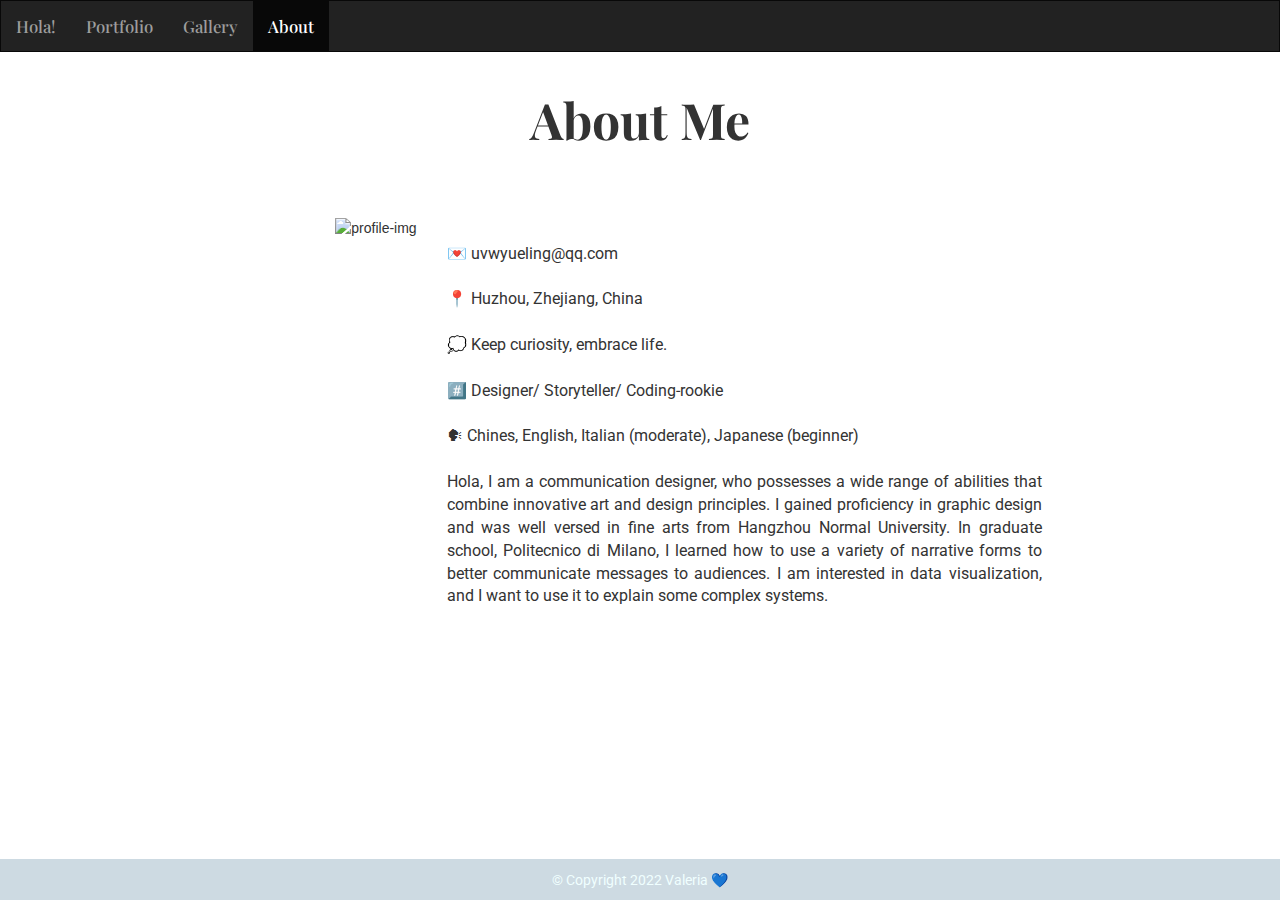
==== about.html @ 55c8c0fc "Add files via upload" ====
<!DOCTYPE html>
<html lang="en">

<head>
  <title>Yueling_About </title>
  <meta charset="utf-8">
  <meta name="viewport" content="width=device-width, initial-scale=1">
  <link rel="stylesheet" href="https://maxcdn.bootstrapcdn.com/bootstrap/3.4.1/css/bootstrap.min.css">
  <script src="https://ajax.aspnetcdn.com/ajax/jQuery/jquery-3.5.1.min.js"></script>
  <script src="https://maxcdn.bootstrapcdn.com/bootstrap/3.4.1/js/bootstrap.min.js"></script>
  <link rel="stylesheet" href="style.css">
  <link rel="preconnect" href="https://fonts.googleapis.com"> 
  <link rel="preconnect" href="https://fonts.gstatic.com" crossorigin> 
  <link href="https://fonts.googleapis.com/css2?family=Playfair+Display:wght@400;500;600&family=Roboto:wght@300;400;500;700&family=Vidaloka&display=swap" rel="stylesheet">

  <style>
    /* Remove the navbar's default margin-bottom and rounded borders */
    .navbar {
      margin-bottom: 0;
      border-radius: 0;
    }

    /* Add a gray background color and some padding to the footer */
    footer {
      background-color: #f2f2f2;
      padding: 25px;
    }
  </style>
</head>



<body>

  <nav class="navbar navbar-inverse">
    <div class="container-fluid">
      <div class="navbar-header">
        <button type="button" class="navbar-toggle" data-toggle="collapse" data-target="#myNavbar">
          <span class="icon-bar"></span>
          <span class="icon-bar"></span>
          <span class="icon-bar"></span>
        </button>
        <a class="navbar-brand top" href="#">Hola!</a>
      </div>
      <div class="collapse navbar-collapse" id="myNavbar">
        <ul class="nav navbar-nav">
          <li class="top"><a href="index.html">Portfolio</a></li>
          <li class="top"><a href="gallery.html">Gallery</a></li>
          <li class="active top"><a href="#">About</a></li>
        </ul>
        <ul class="nav navbar-nav navbar-right">

        </ul>
      </div>
    </div>
  </nav>



  
 <div class="container text-center">
    <br/>
    <h1>About Me</h1>
    <br/>
    <br/>
 </div>

    <div class="container-fluid">
      <div class="col-sm-1"></div>
      <div class="col-sm-3 bg-3 text-right">
        <br/>
        <img class="id" src="asset/id.jpg" alt="profile-img">
      </div>

      <div class="col-sm-6 bg-3 text-left">
          <p class="introduction">
            <br/><br/>
          💌 uvwyueling@qq.com <br/><br/>
          📍 Huzhou, Zhejiang, China<br/><br/>
          💭 Keep curiosity, embrace life.<br/><br/>
          #️⃣ Designer/ Storyteller/ Coding-rookie<br/><br/>
          🗣 Chines, English, Italian (moderate), Japanese (beginner)<br/><br/>
          Hola, I am a communication designer, who possesses a wide range of abilities that combine innovative art and design principles. I gained proficiency in graphic design and was well versed in fine arts from Hangzhou Normal University. In graduate school, Politecnico di Milano, I learned how to use a variety of narrative forms to better communicate messages to audiences. I am interested in data visualization, and I want to use it to explain some complex systems.
        </p>
      </div>
    </div>

    <div class="col-sm-2"></div>

    <div class="container-fluid">
    <p>
      <br/><br/>
    </p>
    </div>  

  <footer class="footer navbar-fixed-bottom text-center foot">
    <div class="container">
    <p class="foot-type">© Copyright 2022 Valeria 💙</p>
    </div>
  </footer>


</body>

</html>
---- style.css ----
.jumbotron{
    background-color: #a2d6f9;
    padding: 20px 20px 20px 20px;
}

.navbar navbar-inverse{
    background-color: #31393c;
}


.id{
    width: 300px;
}

p{
    font-family:'Roboto', sans-serif;
}

.img-project{
    width: 500px;
}

.foot{
    background-color: #cddae2;
    padding:11px 5px 0px 5px;
}

.foot-type{
    font-family:'Roboto', sans-serif;
    color: azure;
}

h1{
    font-family: 'Playfair Display', serif;
    font-weight: 700;
    font-size: 50px;
}

.top{
    font-family: 'Playfair Display', serif;
    font-weight: 500;
    font-size: larger;
    
}

.introduction{
    font-size: 16px;
    font-weight: 400;
    text-align: justify;
}

.project-title{
    margin:7px 0px 2px 0px ;
    font-family:'Roboto', sans-serif;
    font-weight: 400;
    font-size: 20px;
    color:#435399
}

.project-descri{
    margin: 6px 0px 0px 0px
    font-family:'Roboto', sans-serif;
    font-weight: 300;
    font-size: 13px;
    color:#879cf1
}

.project-tag{
    font-family:'Roboto', sans-serif;
    font-weight: 300;
    font-size: 13px;
    color:#c7c7c7
}
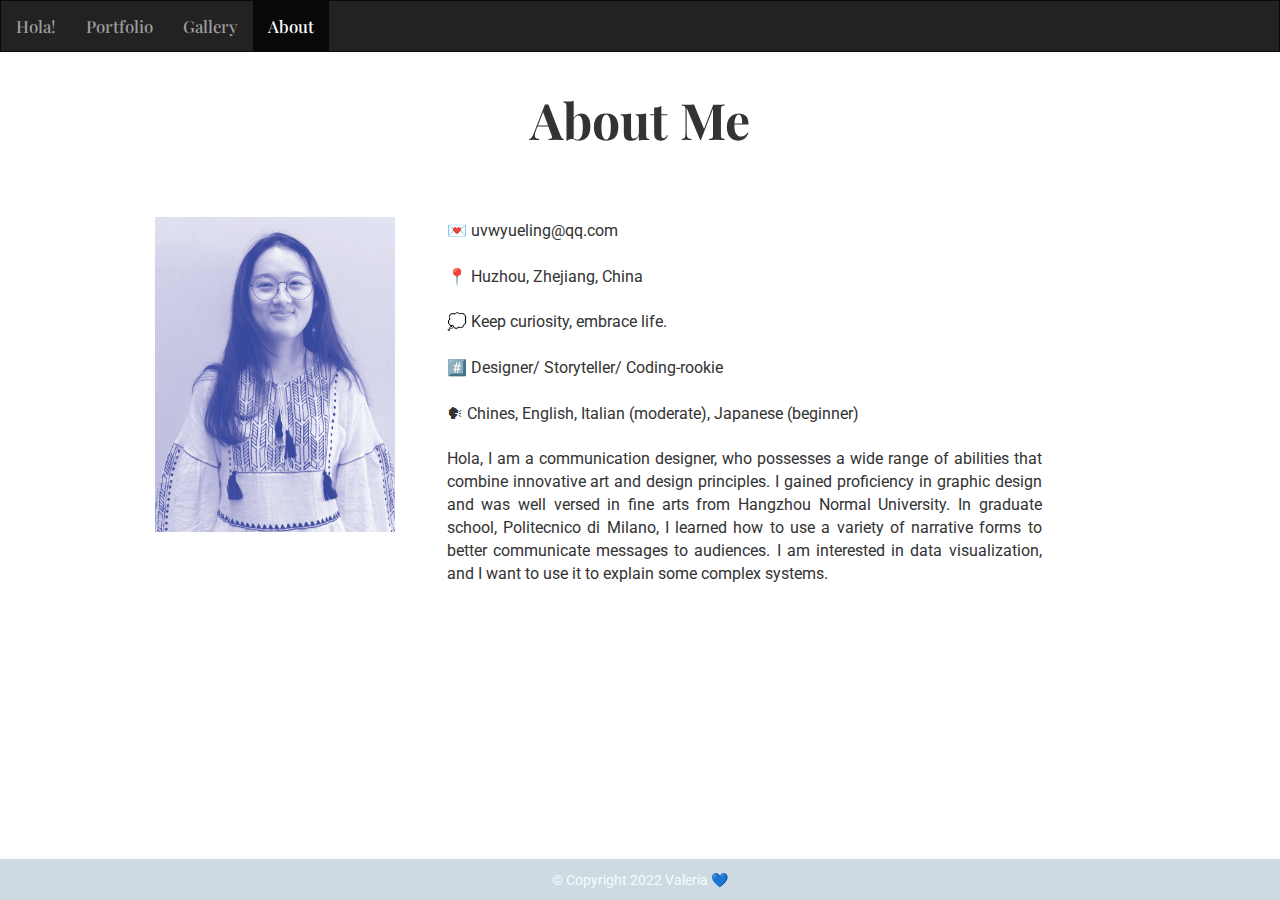
==== commit 89099653: "fix bug" ====
--- a/about.html
+++ b/about.html
@@ -67,14 +67,14 @@
 
     <div class="container-fluid">
       <div class="col-sm-1"></div>
-      <div class="col-sm-3 bg-3 text-right">
+      <div class="col-sm-3 bg-3 text-center">
         <br/>
-        <img class="id" src="asset/id.jpg" alt="profile-img">
+        <img src="asset/id.jpg" class="id img-fluid" >
       </div>
 
       <div class="col-sm-6 bg-3 text-left">
           <p class="introduction">
-            <br/><br/>
+            <br/>
           💌 uvwyueling@qq.com <br/><br/>
           📍 Huzhou, Zhejiang, China<br/><br/>
           💭 Keep curiosity, embrace life.<br/><br/>
--- a/style.css
+++ b/style.css
@@ -9,7 +9,7 @@
 
 
 .id{
-    width: 300px;
+    width: 85% ;
 }
 
 p{
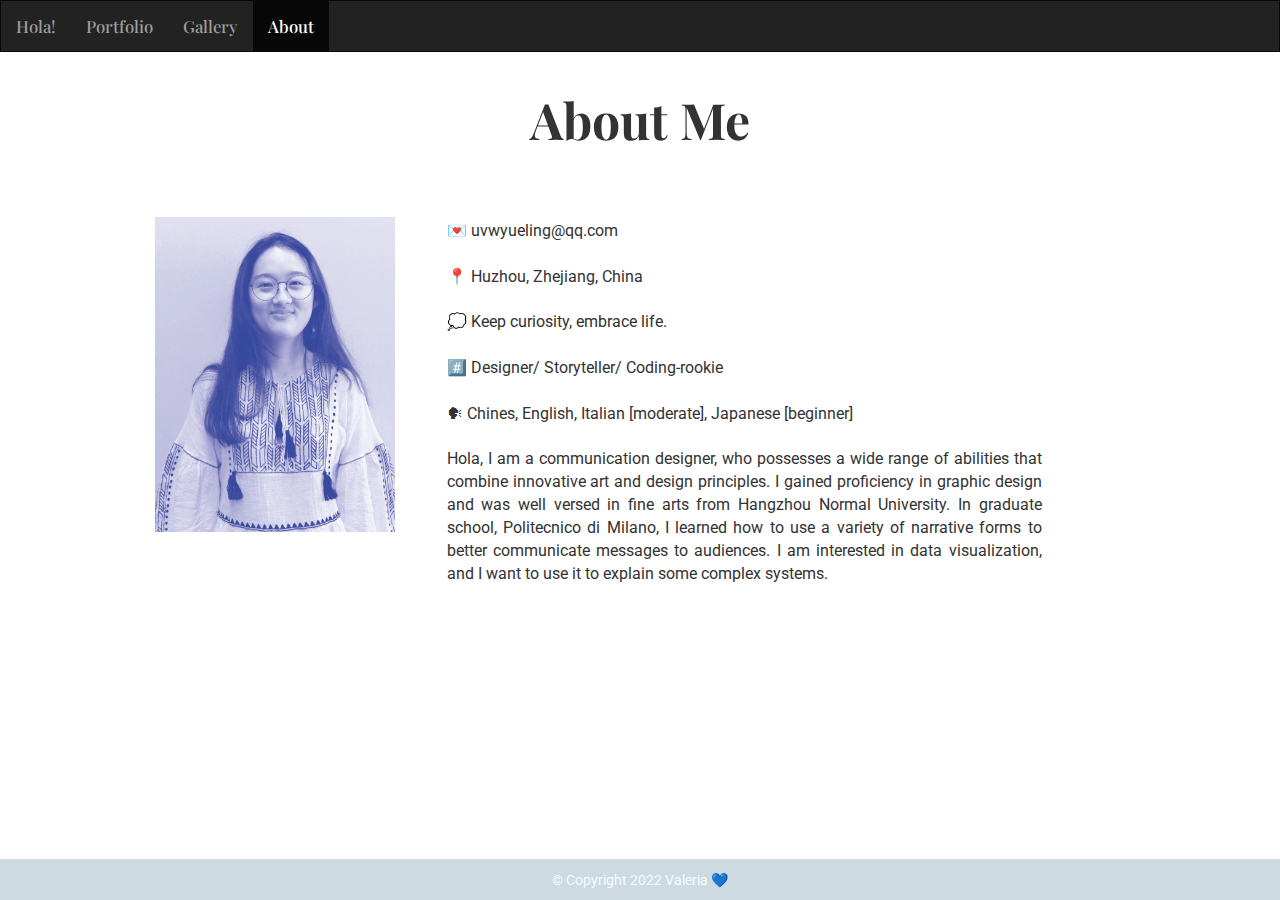
==== commit 455dacc3: "add detail page" ====
--- a/about.html
+++ b/about.html
@@ -79,7 +79,7 @@
           📍 Huzhou, Zhejiang, China<br/><br/>
           💭 Keep curiosity, embrace life.<br/><br/>
           #️⃣ Designer/ Storyteller/ Coding-rookie<br/><br/>
-          🗣 Chines, English, Italian (moderate), Japanese (beginner)<br/><br/>
+          🗣 Chines, English, Italian [moderate], Japanese [beginner]<br/><br/>
           Hola, I am a communication designer, who possesses a wide range of abilities that combine innovative art and design principles. I gained proficiency in graphic design and was well versed in fine arts from Hangzhou Normal University. In graduate school, Politecnico di Milano, I learned how to use a variety of narrative forms to better communicate messages to audiences. I am interested in data visualization, and I want to use it to explain some complex systems.
         </p>
       </div>
--- a/style.css
+++ b/style.css
@@ -62,7 +62,7 @@
     font-family:'Roboto', sans-serif;
     font-weight: 300;
     font-size: 13px;
-    color:#879cf1
+    color:#879cf1;
 }
 
 .project-tag{
@@ -70,4 +70,10 @@
     font-weight: 300;
     font-size: 13px;
     color:#c7c7c7
+}
+
+.abstract{
+    color: #879cf1;
+    font-size: 16px;
+    font-weight: 300;
 }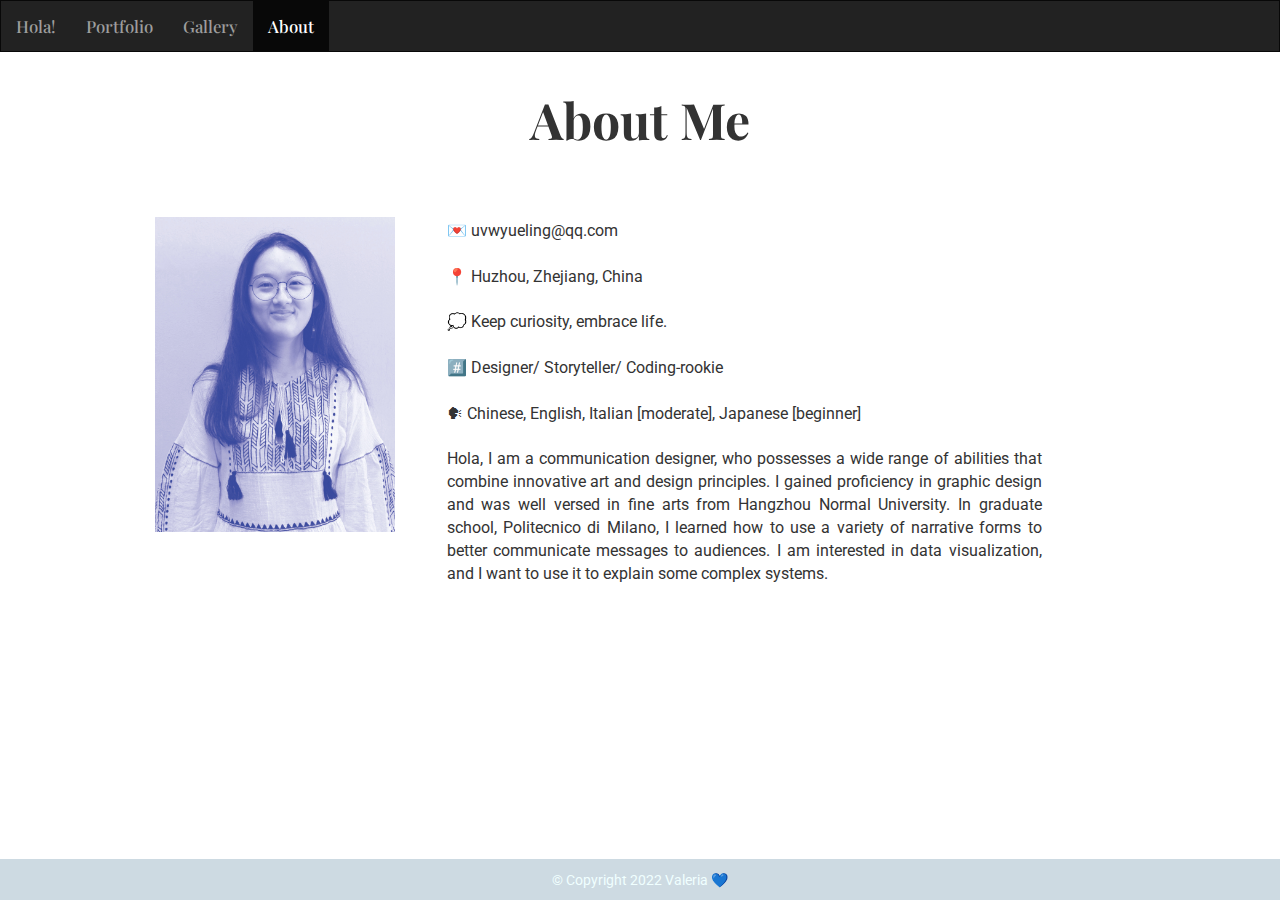
==== commit ec709c2b: "fix typo" ====
--- a/about.html
+++ b/about.html
@@ -79,7 +79,7 @@
           📍 Huzhou, Zhejiang, China<br/><br/>
           💭 Keep curiosity, embrace life.<br/><br/>
           #️⃣ Designer/ Storyteller/ Coding-rookie<br/><br/>
-          🗣 Chines, English, Italian [moderate], Japanese [beginner]<br/><br/>
+          🗣 Chinese, English, Italian [moderate], Japanese [beginner]<br/><br/>
           Hola, I am a communication designer, who possesses a wide range of abilities that combine innovative art and design principles. I gained proficiency in graphic design and was well versed in fine arts from Hangzhou Normal University. In graduate school, Politecnico di Milano, I learned how to use a variety of narrative forms to better communicate messages to audiences. I am interested in data visualization, and I want to use it to explain some complex systems.
         </p>
       </div>
